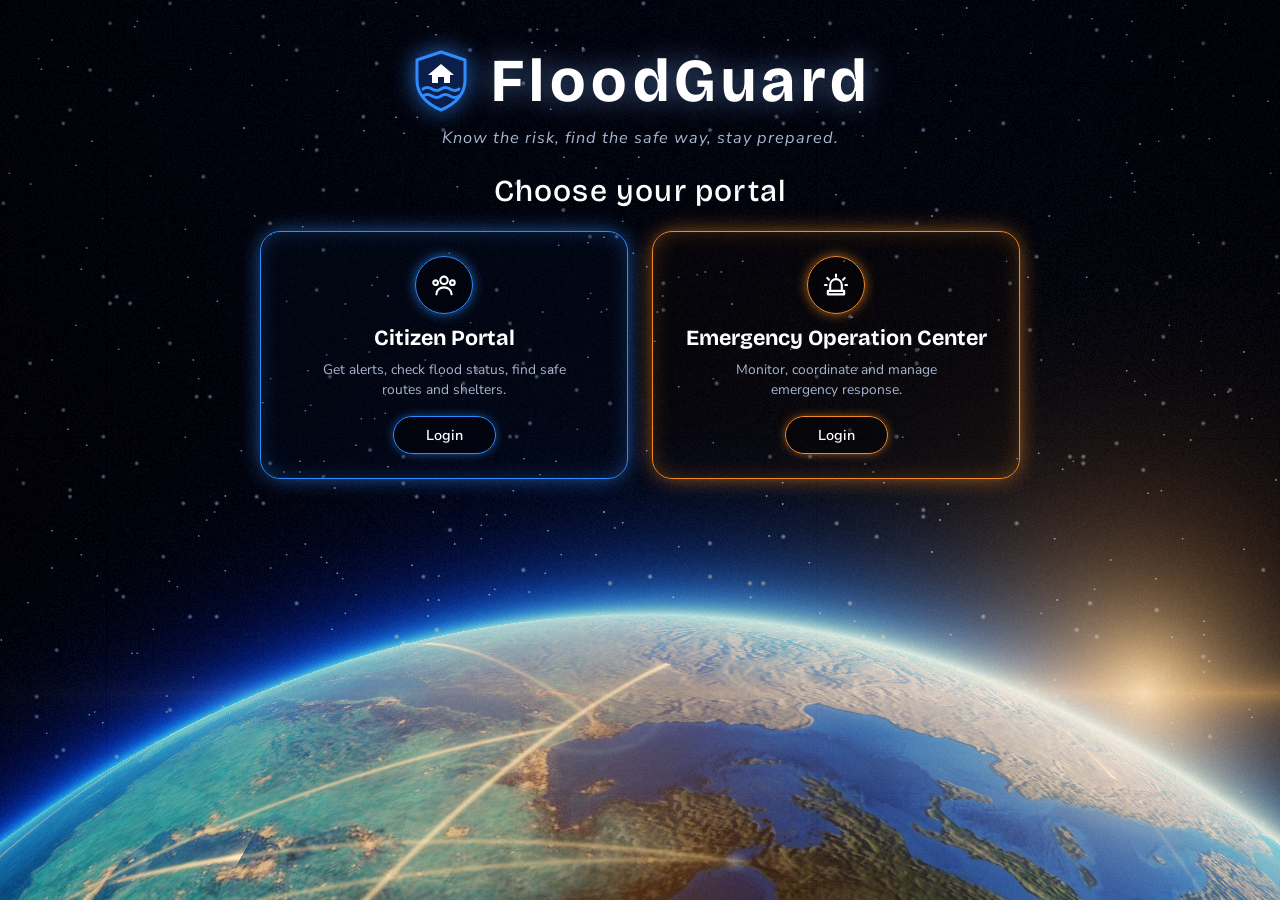
==== index.html @ a27bcbad "login page" ====
<!DOCTYPE html>
<html lang="en">
<head>
<meta charset="utf-8">
<meta name="viewport" content="width=device-width, initial-scale=1">
<title>FloodGuard</title>
<link rel="stylesheet" href="https://fonts.googleapis.com/css2?family=Bricolage+Grotesque:wght@500;700&family=Nunito+Sans:wght@400;600&display=swap">
<link rel="stylesheet" href="style.css">
</head>
<body>
<!-- 3D Rotating Earth Background -->
<canvas id="c"></canvas>
<canvas id="fx"></canvas>

<main class="wrap">

  <div class="logo">
    <svg viewBox="0 0 64 64" aria-hidden="true">
      <path d="M32 3 8 11v20c0 14 10 24 24 30 14-6 24-16 24-30V11z" fill="#0b1f4a" stroke="#2f8cff" stroke-width="3" stroke-linejoin="round"/>
      <path d="M32 15 19 26h4v8h18v-8h4z" fill="#fff"/>
      <rect x="29" y="28" width="6" height="6" fill="#0b1f4a"/>
      <path d="M14 40q4-3 9 0t9 0 9 0 9 0M14 47q4-3 9 0t9 0 9 0 9 0" fill="none" stroke="#2f8cff" stroke-width="3" stroke-linecap="round"/>
    </svg>
    <h1>FloodGuard</h1>
  </div>
  <p class="tag">Know the risk, find the safe way, stay prepared.</p>

  <h2>Choose your portal</h2>

  <div class="cards">
    <section class="card citizen">
      <div class="icon">
        <svg viewBox="0 0 24 24"><circle cx="12" cy="8" r="3.2"/><path d="M5.5 20c0-3.6 2.9-6 6.5-6s6.5 2.4 6.5 6"/><circle cx="4.8" cy="10" r="2"/><circle cx="19.2" cy="10" r="2"/></svg>
      </div>
      <h3>Citizen Portal</h3>
      <p>Get alerts, check flood status, find safe routes and shelters.</p>
      <button class="btn" data-go="Citizen Portal">Login</button>
    </section>

    <section class="card eoc">
      <div class="icon">
        <svg viewBox="0 0 24 24"><path d="M7 17v-5a5 5 0 0 1 10 0v5"/><path d="M5 20h14v-3H5z"/><path d="M12 3v2M4.5 6l1.5 1.5M19.5 6 18 7.5M2.5 12H4M20 12h1.5"/></svg>
      </div>
      <h3>Emergency Operation Center</h3>
      <p>Monitor, coordinate and manage emergency response.</p>
      <button class="btn" data-go="Emergency Operation Center">Login</button>
    </section>
  </div>

</main>

<div id="msg" role="status"></div>

<!-- Background and Portal Scripts -->
<script src="earth.js"></script>
<script src="stars.js"></script>
<script src="portal.js"></script>
</body>
</html>
---- style.css ----
:root{
  --text:#ffffff; --muted:#a9b6cf;
  --blue:#2f8cff; --orange:#f08a24;
}
*,*::before,*::after{box-sizing:border-box}
html{color-scheme:dark}
body{
  margin:0;min-height:100vh;color:var(--text);
  font-family:"Nunito Sans",system-ui,sans-serif;
  background:#02040a;
  overflow-x:hidden;
}

/* 3D Rotating Earth & Particle Canvases (Background) */
#c {
  display:block;
  width:100%;
  height:100%;
  position:fixed;
  inset:0;
  z-index:-2;
  transform:translateZ(0);
}
#fx {
  position:fixed;
  inset:0;
  width:100%;
  height:100%;
  pointer-events:none;
  z-index:-1;
  transform:translateZ(0);
}

.wrap{
  max-width:960px;
  margin:0 auto;
  padding:36px 20px 36px;
  text-align:center;
  position:relative;
  z-index:1;
  transform:translateY(8px);
  contain:layout style;
}

/* logo */
.logo{display:flex;align-items:center;justify-content:center;gap:18px}
.logo svg{
  width:64px;height:64px;
  filter:drop-shadow(0 0 12px rgba(47,140,255,.75));
  flex-shrink:0;
}
.logo h1{
  margin:0;font-family:"Bricolage Grotesque",sans-serif;font-weight:700;
  font-size:clamp(2.9rem, 6.8vw, 3.8rem);
  letter-spacing:5.5px; /* Extended wider as requested */
  color:#fff;
  text-shadow:0 0 28px rgba(120,180,255,.55);
}
.tag{
  margin:10px 0 0;
  color:var(--muted);
  font-size:1.02rem;
  letter-spacing:1px;
  font-style:italic;
}

h2{
  font-family:"Bricolage Grotesque",sans-serif;font-weight:500;
  font-size:clamp(1.5rem,3.5vw,1.9rem);
  letter-spacing:1.2px;
  margin:24px 0 22px;
}

/* cards (compact & 80% transparent) */
.cards{
  display:grid;
  grid-template-columns:1fr 1fr;
  gap:24px;
  max-width:760px;
  margin:0 auto;
}
.card{
  min-height:240px;
  padding:24px 20px;
  border-radius:20px;
  border:1.5px solid var(--c);
  box-shadow:0 0 24px -6px var(--c),inset 0 0 35px -20px var(--c);
  display:flex;flex-direction:column;align-items:center;justify-content:center;
  transition:transform .2s ease,box-shadow .2s ease;
  transform:translateZ(0);
}
.card:hover{transform:translateY(-4px);box-shadow:0 0 36px -4px var(--c),inset 0 0 35px -16px var(--c)}
.citizen{--c:var(--blue);background:rgba(8,20,46,0.22)}
.eoc{--c:var(--orange);background:rgba(26,15,8,0.22)}

.icon{
  width:58px;height:58px;border-radius:50%;border:1.8px solid var(--c);
  display:grid;place-items:center;margin-bottom:12px;
  box-shadow:0 0 14px -2px var(--c);background:rgba(0,0,0,.25);
}
.icon svg{width:28px;height:28px;stroke:#fff;fill:none;stroke-width:1.8;stroke-linecap:round;stroke-linejoin:round}

.card h3{
  font-family:"Bricolage Grotesque",sans-serif;font-weight:700;
  font-size:1.35rem;line-height:1.2;margin:0 0 8px;
}
.card p{
  margin:0 0 16px;color:var(--muted);
  font-size:0.86rem;line-height:1.45;max-width:260px;
}

.btn{
  font:600 0.9rem "Nunito Sans",sans-serif;color:#fff;cursor:pointer;
  padding:8px 32px;border-radius:999px;background:rgba(0,0,0,.35);
  border:1.5px solid var(--c);box-shadow:0 0 12px -3px var(--c);
  transition:background .2s, transform .2s;
}
.btn:hover{background:var(--c);transform:scale(1.03)}
.btn:focus-visible{outline:2px solid #fff;outline-offset:3px}

/* message popup */
#msg{
  position:fixed;left:50%;bottom:24px;transform:translate(-50%,30px);
  background:#fff;color:#08142e;padding:10px 20px;border-radius:10px;font-weight:600;
  font-size:0.9rem;opacity:0;transition:.25s;pointer-events:none;z-index:99;
}
#msg.show{opacity:1;transform:translate(-50%,0)}

@media(max-width:760px){
  .wrap{transform:translateY(0);padding:24px 16px}
  .cards{grid-template-columns:1fr;gap:18px}
  .card{min-height:220px;padding:20px 16px}
}
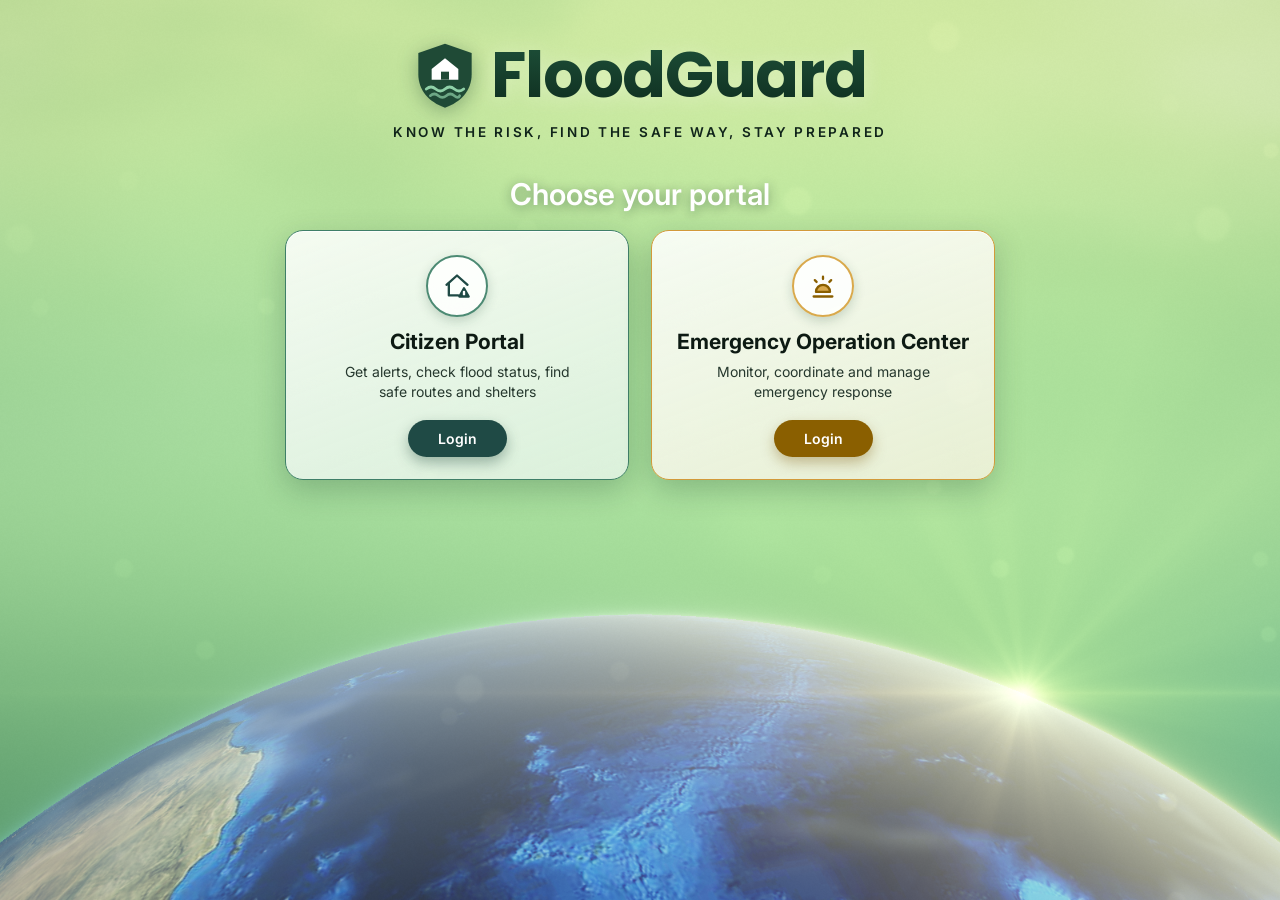
==== commit a7f41748: "v2" ====
--- a/index.html
+++ b/index.html
@@ -2,58 +2,55 @@
 <html lang="en">
 <head>
 <meta charset="utf-8">
-<meta name="viewport" content="width=device-width, initial-scale=1">
-<title>FloodGuard</title>
-<link rel="stylesheet" href="https://fonts.googleapis.com/css2?family=Bricolage+Grotesque:wght@500;700&family=Nunito+Sans:wght@400;600&display=swap">
+<meta name="viewport" content="width=device-width, initial-scale=1, viewport-fit=cover">
+<title>FloodGuard – Choose Portal</title>
 <link rel="stylesheet" href="style.css">
 </head>
 <body>
-<!-- 3D Rotating Earth Background -->
 <canvas id="c"></canvas>
 <canvas id="fx"></canvas>
-
-<main class="wrap">
-
-  <div class="logo">
-    <svg viewBox="0 0 64 64" aria-hidden="true">
-      <path d="M32 3 8 11v20c0 14 10 24 24 30 14-6 24-16 24-30V11z" fill="#0b1f4a" stroke="#2f8cff" stroke-width="3" stroke-linejoin="round"/>
-      <path d="M32 15 19 26h4v8h18v-8h4z" fill="#fff"/>
-      <rect x="29" y="28" width="6" height="6" fill="#0b1f4a"/>
-      <path d="M14 40q4-3 9 0t9 0 9 0 9 0M14 47q4-3 9 0t9 0 9 0 9 0" fill="none" stroke="#2f8cff" stroke-width="3" stroke-linecap="round"/>
+<main class="ui">
+  <div class="brand">
+    <svg viewBox="0 0 48 52" aria-hidden="true">
+      <path d="M24 2 44 9v16c0 12-8 21-20 25C12 46 4 37 4 25V9z" fill="#1f4a36"/>
+      <path d="M24 13 14 21v8h20v-8z" fill="#fff"/>
+      <path d="M21 29v-6h6v6z" fill="#1f4a36"/>
+      <path d="M10 36q3.5-3 7 0t7 0 7 0 7 0" fill="none" stroke="#8fd1a8" stroke-width="2.2" stroke-linecap="round"/>
+      <path d="M13 41q3-2.5 6 0t6 0 6 0 4 0" fill="none" stroke="#8fd1a8" stroke-width="2" stroke-linecap="round" opacity=".7"/>
     </svg>
     <h1>FloodGuard</h1>
   </div>
-  <p class="tag">Know the risk, find the safe way, stay prepared.</p>
-
-  <h2>Choose your portal</h2>
-
+  <p class="tag">Know the risk, find the safe way, stay prepared</p>
+  <h2 class="choose">Choose your portal</h2>
   <div class="cards">
-    <section class="card citizen">
-      <div class="icon">
-        <svg viewBox="0 0 24 24"><circle cx="12" cy="8" r="3.2"/><path d="M5.5 20c0-3.6 2.9-6 6.5-6s6.5 2.4 6.5 6"/><circle cx="4.8" cy="10" r="2"/><circle cx="19.2" cy="10" r="2"/></svg>
+    <section class="card">
+      <div class="ico">
+        <svg viewBox="0 0 24 24" fill="none" stroke="#1f4a45" stroke-width="2" stroke-linejoin="round" stroke-linecap="round">
+          <path d="M3 11 12 3l9 8"/>
+          <path d="M5 10v10h8"/>
+          <path d="M18 14l4 7h-8z" fill="#1f4a45"/>
+          <path d="M18 17v2" stroke="#fff"/>
+        </svg>
       </div>
-      <h3>Citizen Portal</h3>
-      <p>Get alerts, check flood status, find safe routes and shelters.</p>
-      <button class="btn" data-go="Citizen Portal">Login</button>
+      <h2>Citizen Portal</h2>
+      <p>Get alerts, check flood status, find safe routes and shelters</p>
+      <a class="btn" href="citizen-login.html">Login</a>
     </section>
-
     <section class="card eoc">
-      <div class="icon">
-        <svg viewBox="0 0 24 24"><path d="M7 17v-5a5 5 0 0 1 10 0v5"/><path d="M5 20h14v-3H5z"/><path d="M12 3v2M4.5 6l1.5 1.5M19.5 6 18 7.5M2.5 12H4M20 12h1.5"/></svg>
+      <div class="ico">
+        <svg viewBox="0 0 24 24" fill="none" stroke="#8a5f00" stroke-width="2" stroke-linecap="round" stroke-linejoin="round">
+          <path d="M6 17a6 6 0 0 1 12 0z" fill="#d9a94c"/>
+          <path d="M4 21h16"/>
+          <path d="M12 4v2M5 7l1.5 1.5M19 7l-1.5 1.5"/>
+        </svg>
       </div>
-      <h3>Emergency Operation Center</h3>
-      <p>Monitor, coordinate and manage emergency response.</p>
-      <button class="btn" data-go="Emergency Operation Center">Login</button>
+      <h2>Emergency Operation Center</h2>
+      <p>Monitor, coordinate and manage emergency response</p>
+      <a class="btn" href="eoc-login.html">Login</a>
     </section>
   </div>
-
 </main>
 
-<div id="msg" role="status"></div>
-
-<!-- Background and Portal Scripts -->
 <script src="earth.js"></script>
-<script src="stars.js"></script>
-<script src="portal.js"></script>
 </body>
 </html>
--- a/style.css
+++ b/style.css
@@ -1,133 +1,178 @@
-:root{
-  --text:#ffffff; --muted:#a9b6cf;
-  --blue:#2f8cff; --orange:#f08a24;
-}
-*,*::before,*::after{box-sizing:border-box}
-html{color-scheme:dark}
-body{
-  margin:0;min-height:100vh;color:var(--text);
-  font-family:"Nunito Sans",system-ui,sans-serif;
-  background:#02040a;
-  overflow-x:hidden;
+@import url("https://fonts.googleapis.com/css2?family=Inter:wght@400;500;600&family=Poppins:wght@600;700&display=swap");
+
+html, body {
+  margin: 0;
+  height: 100%;
+  background: #7fa886;
+  overflow: hidden;
 }
 
-/* 3D Rotating Earth & Particle Canvases (Background) */
-#c {
-  display:block;
-  width:100%;
-  height:100%;
-  position:fixed;
-  inset:0;
-  z-index:-2;
-  transform:translateZ(0);
-}
-#fx {
-  position:fixed;
-  inset:0;
-  width:100%;
-  height:100%;
-  pointer-events:none;
-  z-index:-1;
-  transform:translateZ(0);
+canvas#c {
+  display: block;
+  width: 100%;
+  height: 100%;
+  position: absolute;
+  inset: 0;
+  z-index: 1;
 }
 
-.wrap{
-  max-width:960px;
-  margin:0 auto;
-  padding:36px 20px 36px;
-  text-align:center;
-  position:relative;
-  z-index:1;
-  transform:translateY(8px);
-  contain:layout style;
+#fx {
+  display: none;
 }
 
-/* logo */
-.logo{display:flex;align-items:center;justify-content:center;gap:18px}
-.logo svg{
-  width:64px;height:64px;
-  filter:drop-shadow(0 0 12px rgba(47,140,255,.75));
-  flex-shrink:0;
-}
-.logo h1{
-  margin:0;font-family:"Bricolage Grotesque",sans-serif;font-weight:700;
-  font-size:clamp(2.9rem, 6.8vw, 3.8rem);
-  letter-spacing:5.5px; /* Extended wider as requested */
-  color:#fff;
-  text-shadow:0 0 28px rgba(120,180,255,.55);
-}
-.tag{
-  margin:10px 0 0;
-  color:var(--muted);
-  font-size:1.02rem;
-  letter-spacing:1px;
-  font-style:italic;
+.ui {
+  position: fixed;
+  inset: 0;
+  z-index: 5;
+  display: flex;
+  flex-direction: column;
+  align-items: center;
+  padding: clamp(18px, 4.5vh, 44px) 16px 0;
+  font-family: Inter, system-ui, -apple-system, "Segoe UI", sans-serif;
+  color: #10241a;
+  pointer-events: none;
+  overflow: auto;
 }
 
-h2{
-  font-family:"Bricolage Grotesque",sans-serif;font-weight:500;
-  font-size:clamp(1.5rem,3.5vw,1.9rem);
-  letter-spacing:1.2px;
-  margin:24px 0 22px;
+.ui a,
+.ui button {
+  pointer-events: auto;
 }
 
-/* cards (compact & 80% transparent) */
-.cards{
-  display:grid;
-  grid-template-columns:1fr 1fr;
-  gap:24px;
-  max-width:760px;
-  margin:0 auto;
-}
-.card{
-  min-height:240px;
-  padding:24px 20px;
-  border-radius:20px;
-  border:1.5px solid var(--c);
-  box-shadow:0 0 24px -6px var(--c),inset 0 0 35px -20px var(--c);
-  display:flex;flex-direction:column;align-items:center;justify-content:center;
-  transition:transform .2s ease,box-shadow .2s ease;
-  transform:translateZ(0);
-}
-.card:hover{transform:translateY(-4px);box-shadow:0 0 36px -4px var(--c),inset 0 0 35px -16px var(--c)}
-.citizen{--c:var(--blue);background:rgba(8,20,46,0.22)}
-.eoc{--c:var(--orange);background:rgba(26,15,8,0.22)}
-
-.icon{
-  width:58px;height:58px;border-radius:50%;border:1.8px solid var(--c);
-  display:grid;place-items:center;margin-bottom:12px;
-  box-shadow:0 0 14px -2px var(--c);background:rgba(0,0,0,.25);
-}
-.icon svg{width:28px;height:28px;stroke:#fff;fill:none;stroke-width:1.8;stroke-linecap:round;stroke-linejoin:round}
-
-.card h3{
-  font-family:"Bricolage Grotesque",sans-serif;font-weight:700;
-  font-size:1.35rem;line-height:1.2;margin:0 0 8px;
-}
-.card p{
-  margin:0 0 16px;color:var(--muted);
-  font-size:0.86rem;line-height:1.45;max-width:260px;
+.brand {
+  display: flex;
+  align-items: center;
+  gap: 14px;
 }
 
-.btn{
-  font:600 0.9rem "Nunito Sans",sans-serif;color:#fff;cursor:pointer;
-  padding:8px 32px;border-radius:999px;background:rgba(0,0,0,.35);
-  border:1.5px solid var(--c);box-shadow:0 0 12px -3px var(--c);
-  transition:background .2s, transform .2s;
+.brand svg {
+  width: clamp(44px, 6vw, 64px);
+  height: auto;
+  filter: drop-shadow(0 4px 10px rgba(20, 60, 40, .35));
 }
-.btn:hover{background:var(--c);transform:scale(1.03)}
-.btn:focus-visible{outline:2px solid #fff;outline-offset:3px}
 
-/* message popup */
-#msg{
-  position:fixed;left:50%;bottom:24px;transform:translate(-50%,30px);
-  background:#fff;color:#08142e;padding:10px 20px;border-radius:10px;font-weight:600;
-  font-size:0.9rem;opacity:0;transition:.25s;pointer-events:none;z-index:99;
+.brand h1 {
+  margin: 0;
+  font: 700 clamp(36px, 6vw, 64px)/1 Poppins, Inter, sans-serif;
+  letter-spacing: -.02em;
+  background: linear-gradient(180deg, #1d4f38, #0f2f20);
+  -webkit-background-clip: text;
+  background-clip: text;
+  color: transparent;
+  filter: drop-shadow(0 2px 10px rgba(255, 255, 255, .3));
 }
-#msg.show{opacity:1;transform:translate(-50%,0)}
 
-@media(max-width:760px){
-  .wrap{transform:translateY(0);padding:24px 16px}
-  .cards{grid-template-columns:1fr;gap:18px}
-  .card{min-height:220px;padding:20px 16px}
+.tag {
+  margin: 14px 0 0;
+  font-size: clamp(11px, 1.15vw, 13.5px);
+  letter-spacing: .2em;
+  text-transform: uppercase;
+  font-weight: 600;
+  color: #10241a;
+  text-align: center;
 }
+
+.choose {
+  margin: clamp(22px, 4vh, 38px) 0 18px;
+  font: 600 clamp(22px, 2.6vw, 30px) Inter, sans-serif;
+  color: #fff;
+  text-shadow: 0 2px 12px rgba(20, 50, 35, .45);
+}
+
+.cards {
+  display: flex;
+  gap: 22px;
+  flex-wrap: wrap;
+  justify-content: center;
+  width: 100%;
+  max-width: 720px;
+}
+
+.card {
+  flex: 1 1 300px;
+  max-width: 344px;
+  box-sizing: border-box;
+  padding: 24px 22px 22px;
+  text-align: center;
+  border-radius: 18px;
+  background: linear-gradient(160deg, rgba(255, 255, 255, .86), rgba(236, 246, 240, .74));
+  border: 1.5px solid #3f7f68;
+  box-shadow: 0 10px 30px rgba(20, 60, 40, .25), inset 0 1px 0 rgba(255, 255, 255, .8);
+  transition: transform .25s, box-shadow .25s;
+}
+
+.card.eoc {
+  border-color: #d29a3a;
+  background: linear-gradient(160deg, rgba(255, 255, 255, .88), rgba(250, 243, 228, .76));
+}
+
+.card:hover {
+  transform: translateY(-4px);
+  box-shadow: 0 16px 38px rgba(20, 60, 40, .32), inset 0 1px 0 #fff;
+}
+
+.ico {
+  width: 58px;
+  height: 58px;
+  margin: 0 auto 12px;
+  border-radius: 50%;
+  display: grid;
+  place-items: center;
+  background: rgba(255, 255, 255, .85);
+  border: 2px solid #4c8a73;
+  box-shadow: 0 4px 12px rgba(20, 60, 40, .2);
+}
+
+.eoc .ico {
+  border-color: #d9a94c;
+}
+
+.ico svg {
+  width: 28px;
+  height: 28px;
+}
+
+.card h2 {
+  margin: 0 0 8px;
+  font: 700 clamp(18px, 2vw, 21px) Inter, sans-serif;
+  color: #0d1a13;
+}
+
+.card p {
+  margin: 0 auto 18px;
+  max-width: 240px;
+  font-size: 14px;
+  line-height: 1.45;
+  color: #26382e;
+}
+
+.btn {
+  display: inline-flex;
+  align-items: center;
+  gap: 7px;
+  padding: 10px 30px;
+  border-radius: 999px;
+  font: 600 14px Inter, sans-serif;
+  color: #fff;
+  text-decoration: none;
+  background: #1f4a45;
+  box-shadow: 0 6px 14px rgba(20, 60, 50, .35);
+  transition: filter .2s, transform .2s;
+  cursor: pointer;
+  border: none;
+}
+
+.eoc .btn {
+  background: #8a5f00;
+  box-shadow: 0 6px 14px rgba(120, 80, 0, .35);
+}
+
+.btn:hover {
+  filter: brightness(1.15);
+  transform: translateY(-1px);
+}
+
+.btn:focus-visible {
+  outline: 3px solid #fff;
+  outline-offset: 2px;
+}
